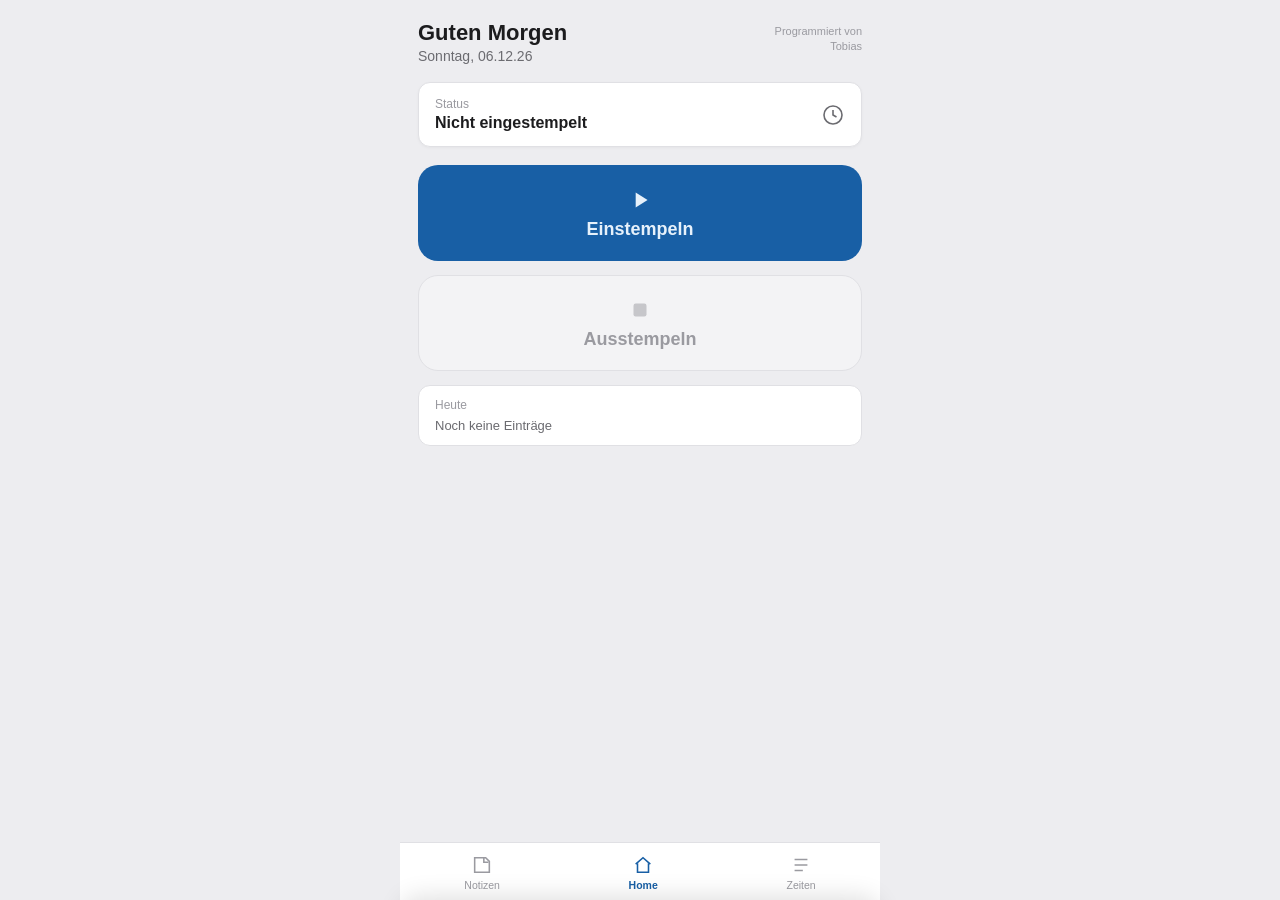
==== zeit-notizen-app/index.html @ 1ae022a2 "Add files via upload" ====
<!DOCTYPE html>
<html lang="de">
<head>
<meta charset="UTF-8">
<meta name="viewport" content="width=device-width, initial-scale=1, viewport-fit=cover, user-scalable=no">
<title>Zeit &amp; Notizen</title>
<meta name="theme-color" content="#EDEDF0">
<meta name="apple-mobile-web-app-capable" content="yes">
<meta name="apple-mobile-web-app-status-bar-style" content="default">
<meta name="apple-mobile-web-app-title" content="Zeit &amp; Notizen">
<link rel="manifest" href="manifest.json">
<link rel="apple-touch-icon" href="icons/icon-180.png">
<link rel="stylesheet" href="styles.css">
</head>
<body>

<div id="app">

  <!-- ===== HOME ===== -->
  <section class="screen" id="screen-home" data-screen="home">
    <header class="topbar">
      <div>
        <p class="greeting" id="greeting">Guten Morgen</p>
        <p class="date" id="today-date">Montag, 03.08.26</p>
      </div>
      <p class="credit">Programmiert von<br>Tobias</p>
    </header>

    <div class="status-card">
      <div>
        <p class="status-label">Status</p>
        <p class="status-value" id="status-value">Nicht eingestempelt</p>
      </div>
      <svg class="icon" viewBox="0 0 24 24" fill="none" stroke="currentColor" stroke-width="1.6"><circle cx="12" cy="12" r="9"/><path d="M12 7v5l3.5 2"/></svg>
    </div>

    <button class="big-btn big-btn--blue" id="btn-clockin">
      <svg viewBox="0 0 24 24" fill="currentColor"><path d="M8 5v14l11-7z"/></svg>
      Einstempeln
    </button>

    <button class="big-btn big-btn--red" id="btn-clockout">
      <svg viewBox="0 0 24 24" fill="currentColor"><rect x="6" y="6" width="12" height="12" rx="2"/></svg>
      Ausstempeln
    </button>

    <div class="today-summary" id="today-summary">
      <p class="summary-label">Heute</p>
      <p class="summary-empty">Noch keine Einträge</p>
    </div>
  </section>

  <!-- ===== NOTES LIST ===== -->
  <section class="screen" id="screen-notes" data-screen="notes">
    <header class="topbar topbar--simple">
      <p class="page-title">Notizen</p>
    </header>

    <button class="pill-btn pill-btn--filled" id="btn-note-open">
      <svg viewBox="0 0 24 24" fill="none" stroke="currentColor" stroke-width="1.8"><path d="M4 4h12l4 4v12H4z"/><path d="M14 4v5h5"/></svg>
      <span id="note-btn-label">Neue Notiz</span>
    </button>

    <button class="pill-btn" id="btn-history-open">
      <svg viewBox="0 0 24 24" fill="none" stroke="currentColor" stroke-width="1.8"><circle cx="12" cy="12" r="9"/><path d="M12 7v5l3 2"/></svg>
      Verlauf
    </button>

    <p class="section-label">Verlauf</p>
    <div class="list" id="notes-history-list">
      <p class="list-empty">Noch keine vergangenen Notizen</p>
    </div>
  </section>

  <!-- ===== NOTE EDITOR ===== -->
  <section class="screen" id="screen-note-editor" data-screen="note-editor">
    <header class="topbar topbar--simple">
      <button class="back-btn" data-back="notes">
        <svg viewBox="0 0 24 24" fill="none" stroke="currentColor" stroke-width="2"><path d="M15 6l-6 6 6 6"/></svg>
      </button>
      <p class="page-title" id="note-editor-title">Neue Notiz</p>
      <span class="spacer"></span>
    </header>
    <textarea id="note-textarea" class="note-textarea" placeholder="Schreib deine Notiz für heute…"></textarea>
    <button class="pill-btn pill-btn--filled" id="btn-note-save">Speichern</button>
  </section>

  <!-- ===== NOTE VIEW (read-only, from history) ===== -->
  <section class="screen" id="screen-note-view" data-screen="note-view">
    <header class="topbar topbar--simple">
      <button class="back-btn" data-back="notes">
        <svg viewBox="0 0 24 24" fill="none" stroke="currentColor" stroke-width="2"><path d="M15 6l-6 6 6 6"/></svg>
      </button>
      <p class="page-title" id="note-view-title">03.08.26</p>
      <span class="spacer"></span>
    </header>
    <div class="note-readonly" id="note-view-content"></div>
  </section>

  <!-- ===== TIME STAMPS ===== -->
  <section class="screen" id="screen-times" data-screen="times">
    <header class="topbar topbar--simple">
      <p class="page-title">Zeiterfassung</p>
    </header>

    <select id="filter-range" class="filter-select">
      <option value="week">Diese Woche</option>
      <option value="month">Dieser Monat</option>
      <option value="all">Alle</option>
    </select>

    <div class="list" id="times-list">
      <p class="list-empty">Noch keine Zeiteinträge</p>
    </div>
  </section>

  <!-- ===== BOTTOM SHEET: reason ===== -->
  <div class="sheet-backdrop" id="sheet-backdrop"></div>
  <div class="sheet" id="reason-sheet">
    <div class="sheet-handle"></div>
    <p class="sheet-title" id="sheet-title">Einstempeln um 9:32</p>
    <p class="sheet-label">Grund (Pflichtfeld)</p>
    <textarea id="reason-input" class="sheet-textarea" placeholder="z.B. Anfahrt zur Arbeit"></textarea>
    <p class="sheet-error" id="sheet-error">Bitte einen Grund angeben.</p>
    <button class="pill-btn pill-btn--filled" id="sheet-confirm">Bestätigen</button>
  </div>

  <!-- ===== BOTTOM NAV ===== -->
  <nav class="tabbar">
    <button class="tab" data-target="notes">
      <svg viewBox="0 0 24 24" fill="none" stroke="currentColor" stroke-width="1.7"><path d="M4 4h12l4 4v12H4z"/><path d="M14 4v5h5"/></svg>
      <span>Notizen</span>
    </button>
    <button class="tab is-active" data-target="home">
      <svg viewBox="0 0 24 24" fill="none" stroke="currentColor" stroke-width="1.7"><path d="M4 11l8-7 8 7"/><path d="M6 10v10h12V10"/></svg>
      <span>Home</span>
    </button>
    <button class="tab" data-target="times">
      <svg viewBox="0 0 24 24" fill="none" stroke="currentColor" stroke-width="1.7"><path d="M5 6h14M5 12h14M5 18h9"/></svg>
      <span>Zeiten</span>
    </button>
  </nav>

</div>

<script src="app.js"></script>
</body>
</html>
---- zeit-notizen-app/styles.css ----
:root {
  --blue: #185FA5;
  --blue-tint: #E6F1FB;
  --red: #A32D2D;
  --red-tint: #FCEBEB;
  --bg: #EDEDF0;
  --surface: #FFFFFF;
  --surface-2: #F3F3F5;
  --border: #E0E0E4;
  --border-strong: #CFCFD4;
  --text-primary: #1C1C1E;
  --text-secondary: #6B6B70;
  --text-muted: #9A9AA0;
  --radius-lg: 20px;
  --radius-md: 12px;
  --safe-top: env(safe-area-inset-top, 0px);
  --safe-bottom: env(safe-area-inset-bottom, 0px);
}

* { box-sizing: border-box; }

html, body {
  margin: 0;
  padding: 0;
  height: 100%;
  overflow: hidden;
  background: var(--bg);
  color: var(--text-primary);
  font-family: -apple-system, BlinkMacSystemFont, "SF Pro Text", "Helvetica Neue", Arial, sans-serif;
  -webkit-tap-highlight-color: transparent;
}

#app {
  position: relative;
  height: 100%;
  max-width: 480px;
  margin: 0 auto;
  background: var(--bg);
}

.screen {
  position: absolute;
  inset: 0;
  padding: calc(20px + var(--safe-top)) 18px calc(90px + var(--safe-bottom));
  overflow-y: auto;
  display: none;
  -webkit-overflow-scrolling: touch;
}
.screen.is-active { display: block; }

/* ---------- Topbar ---------- */
.topbar {
  display: flex;
  justify-content: space-between;
  align-items: flex-start;
  margin-bottom: 18px;
}
.topbar--simple { align-items: center; }
.greeting { font-size: 22px; font-weight: 600; margin: 0 0 2px; }
.date { font-size: 14px; color: var(--text-secondary); margin: 0; }
.credit { font-size: 11px; color: var(--text-muted); text-align: right; line-height: 1.4; margin: 4px 0 0; }
.page-title { font-size: 22px; font-weight: 600; margin: 0; flex: 1; }
.spacer { width: 24px; }

.back-btn {
  width: 32px; height: 32px;
  border: none; background: var(--surface);
  border-radius: 50%;
  display: flex; align-items: center; justify-content: center;
  color: var(--text-primary);
  box-shadow: 0 1px 2px rgba(0,0,0,0.06);
}
.back-btn svg { width: 18px; height: 18px; }

/* ---------- Status card ---------- */
.status-card {
  background: var(--surface);
  border: 1px solid var(--border);
  border-radius: var(--radius-md);
  padding: 14px 16px;
  display: flex; align-items: center; justify-content: space-between;
  margin-bottom: 18px;
  box-shadow: 0 1px 3px rgba(0,0,0,0.04);
}
.status-label { font-size: 12px; color: var(--text-muted); margin: 0; }
.status-value { font-size: 16px; font-weight: 600; margin: 3px 0 0; }
.status-card .icon { width: 24px; height: 24px; color: var(--text-secondary); }
.status-card.is-active .status-value { color: var(--blue); }

/* ---------- Big buttons ---------- */
.big-btn {
  width: 100%;
  height: 96px;
  border: none;
  border-radius: var(--radius-lg);
  font-size: 18px;
  font-weight: 600;
  display: flex; flex-direction: column; align-items: center; justify-content: center;
  gap: 6px;
  margin-bottom: 14px;
  transition: transform .08s ease, opacity .15s ease;
}
.big-btn:active { transform: scale(0.97); }
.big-btn svg { width: 26px; height: 26px; }
.big-btn--blue { background: var(--blue); color: var(--blue-tint); }
.big-btn--red { background: var(--red); color: var(--red-tint); }
.big-btn:disabled {
  background: var(--surface-2);
  color: var(--text-muted);
  border: 1px solid var(--border);
  opacity: 1;
}
.big-btn:disabled svg { opacity: 0.5; }

/* ---------- Today summary ---------- */
.today-summary {
  background: var(--surface);
  border: 1px solid var(--border);
  border-radius: var(--radius-md);
  padding: 12px 16px;
  margin-top: 4px;
}
.summary-label { font-size: 12px; color: var(--text-muted); margin: 0 0 6px; }
.summary-empty { font-size: 13px; color: var(--text-secondary); margin: 0; }
.summary-entry {
  display: flex; gap: 8px; align-items: flex-start;
  font-size: 13px; padding: 4px 0;
}
.summary-entry .dot { width: 8px; height: 8px; border-radius: 50%; margin-top: 4px; flex-shrink: 0; }
.summary-entry.in .dot { background: var(--blue); }
.summary-entry.out .dot { background: var(--red); }
.summary-entry .reason { color: var(--text-muted); font-size: 12px; }

/* ---------- Pill buttons (Notes) ---------- */
.pill-btn {
  width: 100%;
  height: 50px;
  border-radius: var(--radius-md);
  border: 1px solid var(--border);
  background: var(--surface);
  color: var(--text-primary);
  font-size: 15px;
  display: flex; align-items: center; justify-content: center; gap: 8px;
  margin-bottom: 12px;
}
.pill-btn svg { width: 18px; height: 18px; }
.pill-btn--filled { background: var(--blue-tint); border-color: transparent; color: var(--blue); font-weight: 600; }
.pill-btn:active { transform: scale(0.98); }

.section-label { font-size: 12px; color: var(--text-muted); margin: 20px 0 8px; }

.list { display: flex; flex-direction: column; gap: 8px; }
.list-empty { font-size: 13px; color: var(--text-muted); margin: 8px 0; }

.list-row {
  background: var(--surface);
  border: 1px solid var(--border);
  border-radius: var(--radius-md);
  padding: 12px 14px;
  display: flex; justify-content: space-between; align-items: center;
}
.list-row .row-date { font-size: 14px; font-weight: 500; }
.list-row .row-meta { font-size: 12px; color: var(--text-secondary); }
.list-row .chev { width: 16px; height: 16px; color: var(--text-muted); }

/* ---------- Note editor ---------- */
.note-textarea {
  width: 100%;
  min-height: 55vh;
  border: 1px solid var(--border);
  border-radius: var(--radius-md);
  background: var(--surface);
  padding: 14px;
  font-size: 15px;
  font-family: inherit;
  resize: none;
  margin-bottom: 14px;
  color: var(--text-primary);
}
.note-textarea:focus { outline: none; border-color: var(--blue); }

.note-readonly {
  background: var(--surface);
  border: 1px solid var(--border);
  border-radius: var(--radius-md);
  padding: 16px;
  font-size: 15px;
  line-height: 1.5;
  white-space: pre-wrap;
  min-height: 200px;
}

/* ---------- Time stamps ---------- */
.filter-select {
  width: 100%;
  height: 44px;
  border-radius: var(--radius-md);
  border: 1px solid var(--border);
  background: var(--surface);
  padding: 0 12px;
  font-size: 14px;
  margin-bottom: 16px;
  color: var(--text-primary);
  -webkit-appearance: none;
}

.day-card {
  background: var(--surface);
  border: 1px solid var(--border);
  border-radius: var(--radius-md);
  padding: 12px 14px;
  cursor: pointer;
}
.day-card-head { display: flex; justify-content: space-between; align-items: center; }
.day-card-head .row-date { font-size: 14px; font-weight: 500; }
.day-card-head .row-meta { font-size: 12px; color: var(--text-secondary); }
.day-card-detail {
  border-top: 1px solid var(--border);
  margin-top: 10px;
  padding-top: 10px;
  display: none;
  flex-direction: column;
  gap: 8px;
}
.day-card.is-open .day-card-detail { display: flex; }
.day-card.is-open { border-color: var(--border-strong); }

.entry-row { display: flex; gap: 8px; align-items: flex-start; }
.entry-row svg { width: 15px; height: 15px; margin-top: 2px; flex-shrink: 0; }
.entry-row.in svg { color: var(--blue); }
.entry-row.out svg { color: var(--red); }
.entry-row .entry-time { font-size: 12.5px; margin: 0; }
.entry-row .entry-reason { font-size: 11.5px; color: var(--text-muted); margin: 1px 0 0; }

/* ---------- Bottom sheet ---------- */
.sheet-backdrop {
  position: fixed; inset: 0; background: rgba(0,0,0,0.35);
  opacity: 0; pointer-events: none; transition: opacity .2s ease;
  z-index: 40;
}
.sheet-backdrop.is-open { opacity: 1; pointer-events: auto; }

.sheet {
  position: fixed; left: 50%; bottom: 0;
  transform: translate(-50%, 100%);
  width: 100%; max-width: 480px;
  background: var(--surface);
  border-radius: 20px 20px 0 0;
  padding: 14px 18px calc(20px + var(--safe-bottom));
  transition: transform .25s cubic-bezier(.32,.72,0,1);
  z-index: 50;
  box-shadow: 0 -4px 24px rgba(0,0,0,0.12);
}
.sheet.is-open { transform: translate(-50%, 0); }
.sheet-handle { width: 36px; height: 4px; background: var(--border-strong); border-radius: 4px; margin: 0 auto 14px; }
.sheet-title { font-size: 15px; font-weight: 600; margin: 0 0 10px; }
.sheet-label { font-size: 12px; color: var(--text-secondary); margin: 0 0 6px; }
.sheet-textarea {
  width: 100%; height: 80px; border: 1px solid var(--border);
  border-radius: var(--radius-md); padding: 10px 12px; font-size: 14px;
  font-family: inherit; resize: none; margin-bottom: 6px; color: var(--text-primary);
}
.sheet-textarea:focus { outline: none; border-color: var(--blue); }
.sheet-error { font-size: 12px; color: var(--red); margin: 0 0 10px; display: none; }
.sheet-error.is-visible { display: block; }

/* ---------- Tab bar ---------- */
.tabbar {
  position: absolute; left: 0; right: 0; bottom: 0;
  display: flex; justify-content: space-around; align-items: center;
  padding: 10px 0 calc(8px + var(--safe-bottom));
  background: var(--surface);
  border-top: 1px solid var(--border);
}
.tab {
  background: none; border: none;
  display: flex; flex-direction: column; align-items: center; gap: 3px;
  color: var(--text-muted);
  font-size: 10.5px;
  font-family: inherit;
}
.tab svg { width: 22px; height: 22px; }
.tab.is-active { color: var(--blue); font-weight: 600; }
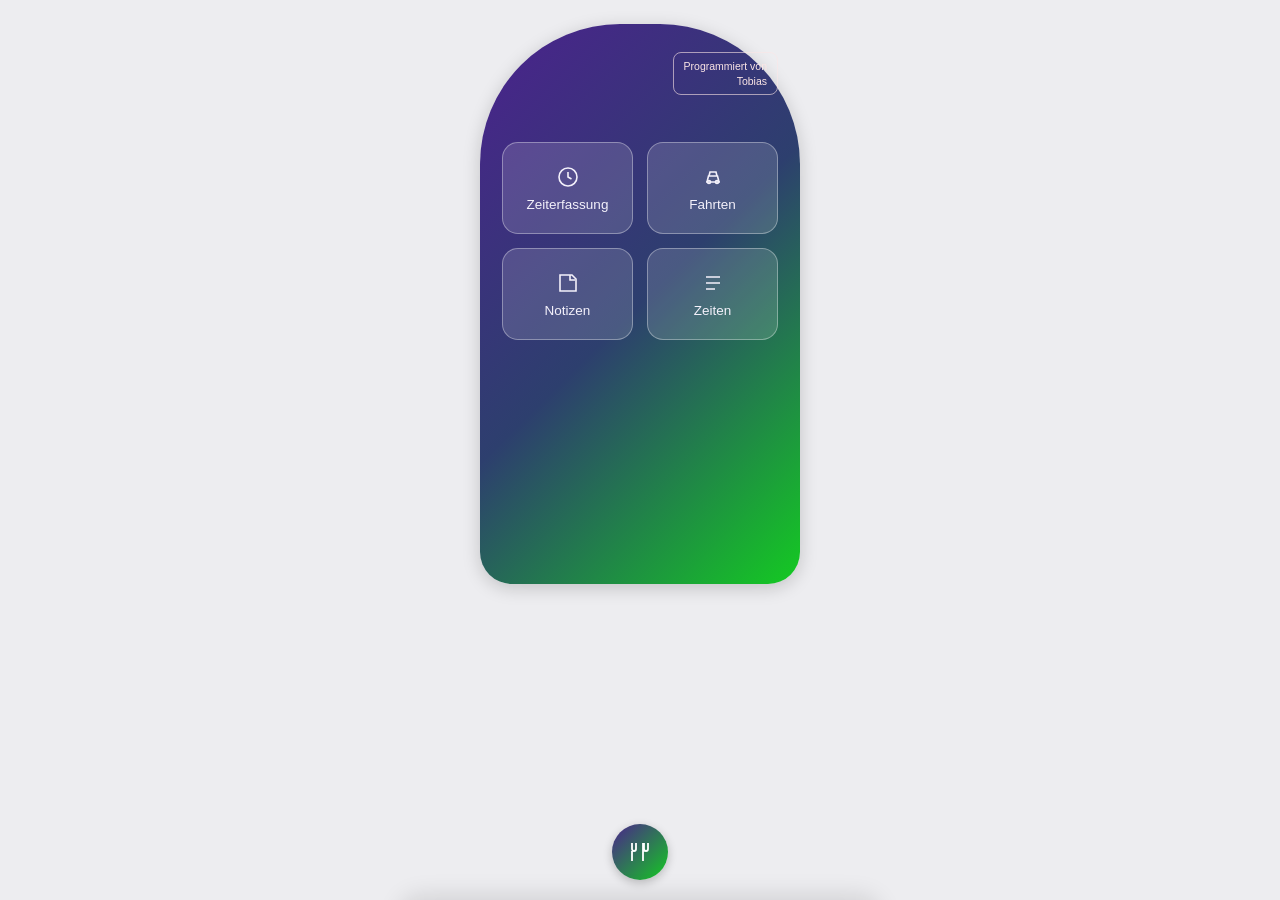
==== commit 8288280d: "Add files via upload" ====
--- a/zeit-notizen-app/index.html
+++ b/zeit-notizen-app/index.html
@@ -4,9 +4,9 @@
 <meta charset="UTF-8">
 <meta name="viewport" content="width=device-width, initial-scale=1, viewport-fit=cover, user-scalable=no">
 <title>Zeit &amp; Notizen</title>
-<meta name="theme-color" content="#EDEDF0">
+<meta name="theme-color" content="#2D3F6E">
 <meta name="apple-mobile-web-app-capable" content="yes">
-<meta name="apple-mobile-web-app-status-bar-style" content="default">
+<meta name="apple-mobile-web-app-status-bar-style" content="black-translucent">
 <meta name="apple-mobile-web-app-title" content="Zeit &amp; Notizen">
 <link rel="manifest" href="manifest.json">
 <link rel="apple-touch-icon" href="icons/icon-180.png">
@@ -16,41 +16,94 @@
 
 <div id="app">
 
-  <!-- ===== HOME ===== -->
-  <section class="screen" id="screen-home" data-screen="home">
-    <header class="topbar">
-      <div>
-        <p class="greeting" id="greeting">Guten Morgen</p>
-        <p class="date" id="today-date">Montag, 03.08.26</p>
+  <section class="screen is-active" id="screen-home" data-screen="home">
+    <div class="remote">
+      <div class="remote-credit">Programmiert von<br>Tobias</div>
+
+      <div class="remote-grid">
+        <button class="remote-btn" data-target="work">
+          <svg viewBox="0 0 24 24" fill="none" stroke="currentColor" stroke-width="1.6"><circle cx="12" cy="12" r="9"/><path d="M12 7v5l3.5 2"/></svg>
+          <span>Zeiterfassung</span>
+        </button>
+        <button class="remote-btn" data-target="fahrten">
+          <svg viewBox="0 0 24 24" fill="none" stroke="currentColor" stroke-width="1.6"><path d="M5 17h14M6 17l1.5-6h9L18 17M8 11l1-4h6l1 4"/><circle cx="8" cy="17" r="1.5"/><circle cx="16" cy="17" r="1.5"/></svg>
+          <span>Fahrten</span>
+        </button>
+        <button class="remote-btn" data-target="notes">
+          <svg viewBox="0 0 24 24" fill="none" stroke="currentColor" stroke-width="1.6"><path d="M4 4h12l4 4v12H4z"/><path d="M14 4v5h5"/></svg>
+          <span>Notizen</span>
+        </button>
+        <button class="remote-btn" data-target="times">
+          <svg viewBox="0 0 24 24" fill="none" stroke="currentColor" stroke-width="1.6"><path d="M5 6h14M5 12h14M5 18h9"/></svg>
+          <span>Zeiten</span>
+        </button>
       </div>
-      <p class="credit">Programmiert von<br>Tobias</p>
+    </div>
+  </section>
+
+  <section class="screen" id="screen-work" data-screen="work">
+    <header class="topbar topbar--simple">
+      <p class="page-title">Zeiterfassung</p>
     </header>
 
-    <div class="status-card">
+    <div class="status-card" id="work-status-card">
       <div>
         <p class="status-label">Status</p>
-        <p class="status-value" id="status-value">Nicht eingestempelt</p>
+        <p class="status-value" id="work-status-value">Nicht eingestempelt</p>
       </div>
       <svg class="icon" viewBox="0 0 24 24" fill="none" stroke="currentColor" stroke-width="1.6"><circle cx="12" cy="12" r="9"/><path d="M12 7v5l3.5 2"/></svg>
     </div>
 
-    <button class="big-btn big-btn--blue" id="btn-clockin">
+    <button class="big-btn big-btn--blue" id="btn-work-in">
       <svg viewBox="0 0 24 24" fill="currentColor"><path d="M8 5v14l11-7z"/></svg>
       Einstempeln
     </button>
 
-    <button class="big-btn big-btn--red" id="btn-clockout">
+    <button class="big-btn big-btn--red" id="btn-work-out">
       <svg viewBox="0 0 24 24" fill="currentColor"><rect x="6" y="6" width="12" height="12" rx="2"/></svg>
       Ausstempeln
     </button>
 
-    <div class="today-summary" id="today-summary">
+    <button class="pill-btn pill-btn--amber" id="btn-work-marker">
+      <svg viewBox="0 0 24 24" fill="none" stroke="currentColor" stroke-width="1.8"><path d="M6 3v18l6-4 6 4V3z"/></svg>
+      Marker setzen
+    </button>
+
+    <div class="today-summary" id="work-summary">
       <p class="summary-label">Heute</p>
       <p class="summary-empty">Noch keine Einträge</p>
     </div>
   </section>
 
-  <!-- ===== NOTES LIST ===== -->
+  <section class="screen" id="screen-fahrten" data-screen="fahrten">
+    <header class="topbar topbar--simple">
+      <p class="page-title">Fahrten</p>
+    </header>
+
+    <div class="status-card" id="fahrt-status-card">
+      <div>
+        <p class="status-label">Status</p>
+        <p class="status-value" id="fahrt-status-value">Nicht eingestempelt</p>
+      </div>
+      <svg class="icon" viewBox="0 0 24 24" fill="none" stroke="currentColor" stroke-width="1.6"><path d="M5 17h14M6 17l1.5-6h9L18 17M8 11l1-4h6l1 4"/><circle cx="8" cy="17" r="1.5"/><circle cx="16" cy="17" r="1.5"/></svg>
+    </div>
+
+    <button class="big-btn big-btn--blue" id="btn-fahrt-in">
+      <svg viewBox="0 0 24 24" fill="currentColor"><path d="M8 5v14l11-7z"/></svg>
+      Einstempeln
+    </button>
+
+    <button class="big-btn big-btn--red" id="btn-fahrt-out">
+      <svg viewBox="0 0 24 24" fill="currentColor"><rect x="6" y="6" width="12" height="12" rx="2"/></svg>
+      Ausstempeln
+    </button>
+
+    <div class="today-summary" id="fahrt-summary">
+      <p class="summary-label">Heute</p>
+      <p class="summary-empty">Noch keine Einträge</p>
+    </div>
+  </section>
+
   <section class="screen" id="screen-notes" data-screen="notes">
     <header class="topbar topbar--simple">
       <p class="page-title">Notizen</p>
@@ -72,7 +125,6 @@
     </div>
   </section>
 
-  <!-- ===== NOTE EDITOR ===== -->
   <section class="screen" id="screen-note-editor" data-screen="note-editor">
     <header class="topbar topbar--simple">
       <button class="back-btn" data-back="notes">
@@ -85,7 +137,6 @@
     <button class="pill-btn pill-btn--filled" id="btn-note-save">Speichern</button>
   </section>
 
-  <!-- ===== NOTE VIEW (read-only, from history) ===== -->
   <section class="screen" id="screen-note-view" data-screen="note-view">
     <header class="topbar topbar--simple">
       <button class="back-btn" data-back="notes">
@@ -97,10 +148,9 @@
     <div class="note-readonly" id="note-view-content"></div>
   </section>
 
-  <!-- ===== TIME STAMPS ===== -->
   <section class="screen" id="screen-times" data-screen="times">
     <header class="topbar topbar--simple">
-      <p class="page-title">Zeiterfassung</p>
+      <p class="page-title">Zeiten</p>
     </header>
 
     <select id="filter-range" class="filter-select">
@@ -109,12 +159,17 @@
       <option value="all">Alle</option>
     </select>
 
+    <div class="legend">
+      <span class="legend-item"><span class="dot dot-blue"></span>Zeiterfassung</span>
+      <span class="legend-item"><span class="dot dot-green"></span>Fahrten</span>
+      <span class="legend-item"><span class="dot dot-amber"></span>Marker</span>
+    </div>
+
     <div class="list" id="times-list">
       <p class="list-empty">Noch keine Zeiteinträge</p>
     </div>
   </section>
 
-  <!-- ===== BOTTOM SHEET: reason ===== -->
   <div class="sheet-backdrop" id="sheet-backdrop"></div>
   <div class="sheet" id="reason-sheet">
     <div class="sheet-handle"></div>
@@ -125,21 +180,9 @@
     <button class="pill-btn pill-btn--filled" id="sheet-confirm">Bestätigen</button>
   </div>
 
-  <!-- ===== BOTTOM NAV ===== -->
-  <nav class="tabbar">
-    <button class="tab" data-target="notes">
-      <svg viewBox="0 0 24 24" fill="none" stroke="currentColor" stroke-width="1.7"><path d="M4 4h12l4 4v12H4z"/><path d="M14 4v5h5"/></svg>
-      <span>Notizen</span>
-    </button>
-    <button class="tab is-active" data-target="home">
-      <svg viewBox="0 0 24 24" fill="none" stroke="currentColor" stroke-width="1.7"><path d="M4 11l8-7 8 7"/><path d="M6 10v10h12V10"/></svg>
-      <span>Home</span>
-    </button>
-    <button class="tab" data-target="times">
-      <svg viewBox="0 0 24 24" fill="none" stroke="currentColor" stroke-width="1.7"><path d="M5 6h14M5 12h14M5 18h9"/></svg>
-      <span>Zeiten</span>
-    </button>
-  </nav>
+  <button class="home-fab" id="home-fab" aria-label="Zum Standardmenü">
+    <svg viewBox="0 0 24 24" fill="none" stroke="currentColor" stroke-width="1.8"><path d="M8 3v6c0 1-1 2-2 2s-2-1-2-2V3M4 11v10M15 3v18M20 3v6c0 1-1 2-2 2s-2-1-2-2V3"/></svg>
+  </button>
 
 </div>
 
--- a/zeit-notizen-app/styles.css
+++ b/zeit-notizen-app/styles.css
@@ -1,8 +1,15 @@
 :root {
+  --grad-a: #4B228D;
+  --grad-b: #2D3F6E;
+  --grad-c: #14CA22;
   --blue: #185FA5;
   --blue-tint: #E6F1FB;
   --red: #A32D2D;
   --red-tint: #FCEBEB;
+  --green: #1D9E75;
+  --green-tint: #E1F5EE;
+  --amber: #854F0B;
+  --amber-tint: #FAEEDA;
   --bg: #EDEDF0;
   --surface: #FFFFFF;
   --surface-2: #F3F3F5;
@@ -41,24 +48,69 @@
 .screen {
   position: absolute;
   inset: 0;
-  padding: calc(20px + var(--safe-top)) 18px calc(90px + var(--safe-bottom));
+  padding: calc(20px + var(--safe-top)) 18px calc(110px + var(--safe-bottom));
   overflow-y: auto;
   display: none;
   -webkit-overflow-scrolling: touch;
 }
 .screen.is-active { display: block; }
 
+/* ---------- Home / remote panel ---------- */
+#screen-home { padding: calc(24px + var(--safe-top)) 24px calc(110px + var(--safe-bottom)); display: none; }
+#screen-home.is-active { display: flex; align-items: flex-start; justify-content: center; }
+
+.remote {
+  width: 100%;
+  max-width: 320px;
+  min-height: 560px;
+  border-radius: 140px 140px 32px 32px;
+  background: linear-gradient(135deg, var(--grad-a) 0%, var(--grad-b) 50%, var(--grad-c) 100%);
+  padding: 28px 22px;
+  position: relative;
+  box-shadow: 0 4px 18px rgba(0,0,0,0.18);
+}
+
+.remote-credit {
+  position: absolute;
+  top: 28px;
+  right: 22px;
+  font-size: 10.5px;
+  color: #FCE6E6;
+  text-align: right;
+  line-height: 1.4;
+  border: 1px solid rgba(252,230,230,0.6);
+  border-radius: 8px;
+  padding: 6px 10px;
+}
+
+.remote-grid {
+  margin-top: 90px;
+  display: grid;
+  grid-template-columns: 1fr 1fr;
+  gap: 14px;
+}
+
+.remote-btn {
+  height: 92px;
+  border: none;
+  border-radius: 16px;
+  background: rgba(255,255,255,0.14);
+  border: 1px solid rgba(255,255,255,0.35);
+  color: #F4F1FB;
+  font-size: 13.5px;
+  font-weight: 500;
+  display: flex;
+  flex-direction: column;
+  align-items: center;
+  justify-content: center;
+  gap: 8px;
+}
+.remote-btn svg { width: 24px; height: 24px; }
+.remote-btn:active { transform: scale(0.96); background: rgba(255,255,255,0.22); }
+
 /* ---------- Topbar ---------- */
-.topbar {
-  display: flex;
-  justify-content: space-between;
-  align-items: flex-start;
-  margin-bottom: 18px;
-}
+.topbar { display: flex; justify-content: space-between; align-items: flex-start; margin-bottom: 18px; }
 .topbar--simple { align-items: center; }
-.greeting { font-size: 22px; font-weight: 600; margin: 0 0 2px; }
-.date { font-size: 14px; color: var(--text-secondary); margin: 0; }
-.credit { font-size: 11px; color: var(--text-muted); text-align: right; line-height: 1.4; margin: 4px 0 0; }
 .page-title { font-size: 22px; font-weight: 600; margin: 0; flex: 1; }
 .spacer { width: 24px; }
 
@@ -113,28 +165,19 @@
 .big-btn:disabled svg { opacity: 0.5; }
 
 /* ---------- Today summary ---------- */
-.today-summary {
-  background: var(--surface);
-  border: 1px solid var(--border);
-  border-radius: var(--radius-md);
-  padding: 12px 16px;
-  margin-top: 4px;
-}
+.today-summary { background: var(--surface); border: 1px solid var(--border); border-radius: var(--radius-md); padding: 12px 16px; margin-top: 4px; }
 .summary-label { font-size: 12px; color: var(--text-muted); margin: 0 0 6px; }
 .summary-empty { font-size: 13px; color: var(--text-secondary); margin: 0; }
-.summary-entry {
-  display: flex; gap: 8px; align-items: flex-start;
-  font-size: 13px; padding: 4px 0;
-}
+.summary-entry { display: flex; gap: 8px; align-items: flex-start; font-size: 13px; padding: 4px 0; }
 .summary-entry .dot { width: 8px; height: 8px; border-radius: 50%; margin-top: 4px; flex-shrink: 0; }
 .summary-entry.in .dot { background: var(--blue); }
 .summary-entry.out .dot { background: var(--red); }
+.summary-entry.marker .dot { background: var(--amber); }
 .summary-entry .reason { color: var(--text-muted); font-size: 12px; }
 
-/* ---------- Pill buttons (Notes) ---------- */
+/* ---------- Pill buttons ---------- */
 .pill-btn {
-  width: 100%;
-  height: 50px;
+  width: 100%; height: 50px;
   border-radius: var(--radius-md);
   border: 1px solid var(--border);
   background: var(--surface);
@@ -145,6 +188,7 @@
 }
 .pill-btn svg { width: 18px; height: 18px; }
 .pill-btn--filled { background: var(--blue-tint); border-color: transparent; color: var(--blue); font-weight: 600; }
+.pill-btn--amber { background: var(--amber-tint); border-color: transparent; color: var(--amber); font-weight: 600; }
 .pill-btn:active { transform: scale(0.98); }
 
 .section-label { font-size: 12px; color: var(--text-muted); margin: 20px 0 8px; }
@@ -152,132 +196,84 @@
 .list { display: flex; flex-direction: column; gap: 8px; }
 .list-empty { font-size: 13px; color: var(--text-muted); margin: 8px 0; }
 
-.list-row {
-  background: var(--surface);
-  border: 1px solid var(--border);
-  border-radius: var(--radius-md);
-  padding: 12px 14px;
-  display: flex; justify-content: space-between; align-items: center;
-}
+.list-row { background: var(--surface); border: 1px solid var(--border); border-radius: var(--radius-md); padding: 12px 14px; display: flex; justify-content: space-between; align-items: center; }
 .list-row .row-date { font-size: 14px; font-weight: 500; }
-.list-row .row-meta { font-size: 12px; color: var(--text-secondary); }
 .list-row .chev { width: 16px; height: 16px; color: var(--text-muted); }
 
 /* ---------- Note editor ---------- */
 .note-textarea {
-  width: 100%;
-  min-height: 55vh;
-  border: 1px solid var(--border);
-  border-radius: var(--radius-md);
-  background: var(--surface);
-  padding: 14px;
-  font-size: 15px;
-  font-family: inherit;
-  resize: none;
-  margin-bottom: 14px;
-  color: var(--text-primary);
+  width: 100%; min-height: 50vh;
+  border: 1px solid var(--border); border-radius: var(--radius-md);
+  background: var(--surface); padding: 14px; font-size: 15px;
+  font-family: inherit; resize: none; margin-bottom: 14px; color: var(--text-primary);
 }
 .note-textarea:focus { outline: none; border-color: var(--blue); }
-
-.note-readonly {
-  background: var(--surface);
-  border: 1px solid var(--border);
-  border-radius: var(--radius-md);
-  padding: 16px;
-  font-size: 15px;
-  line-height: 1.5;
-  white-space: pre-wrap;
-  min-height: 200px;
-}
+.note-readonly { background: var(--surface); border: 1px solid var(--border); border-radius: var(--radius-md); padding: 16px; font-size: 15px; line-height: 1.5; white-space: pre-wrap; min-height: 200px; }
 
 /* ---------- Time stamps ---------- */
 .filter-select {
-  width: 100%;
-  height: 44px;
-  border-radius: var(--radius-md);
-  border: 1px solid var(--border);
-  background: var(--surface);
-  padding: 0 12px;
-  font-size: 14px;
-  margin-bottom: 16px;
-  color: var(--text-primary);
+  width: 100%; height: 44px; border-radius: var(--radius-md);
+  border: 1px solid var(--border); background: var(--surface);
+  padding: 0 12px; font-size: 14px; margin-bottom: 12px; color: var(--text-primary);
   -webkit-appearance: none;
 }
 
-.day-card {
-  background: var(--surface);
-  border: 1px solid var(--border);
-  border-radius: var(--radius-md);
-  padding: 12px 14px;
-  cursor: pointer;
-}
+.legend { display: flex; gap: 14px; margin-bottom: 16px; flex-wrap: wrap; }
+.legend-item { font-size: 11.5px; color: var(--text-secondary); display: flex; align-items: center; gap: 5px; }
+.legend .dot { width: 8px; height: 8px; border-radius: 50%; display: inline-block; }
+.dot-blue { background: var(--blue); }
+.dot-green { background: var(--green); }
+.dot-amber { background: var(--amber); }
+
+.day-card { background: var(--surface); border: 1px solid var(--border); border-radius: var(--radius-md); padding: 12px 14px; cursor: pointer; }
 .day-card-head { display: flex; justify-content: space-between; align-items: center; }
 .day-card-head .row-date { font-size: 14px; font-weight: 500; }
 .day-card-head .row-meta { font-size: 12px; color: var(--text-secondary); }
-.day-card-detail {
-  border-top: 1px solid var(--border);
-  margin-top: 10px;
-  padding-top: 10px;
-  display: none;
-  flex-direction: column;
-  gap: 8px;
-}
+.day-card-detail { border-top: 1px solid var(--border); margin-top: 10px; padding-top: 10px; display: none; flex-direction: column; gap: 8px; }
 .day-card.is-open .day-card-detail { display: flex; }
 .day-card.is-open { border-color: var(--border-strong); }
 
 .entry-row { display: flex; gap: 8px; align-items: flex-start; }
 .entry-row svg { width: 15px; height: 15px; margin-top: 2px; flex-shrink: 0; }
-.entry-row.in svg { color: var(--blue); }
-.entry-row.out svg { color: var(--red); }
+.entry-row.cat-work.type-in svg, .entry-row.cat-work.type-out svg { color: var(--blue); }
+.entry-row.cat-fahrt svg { color: var(--green); }
+.entry-row.cat-work.type-marker svg { color: var(--amber); }
 .entry-row .entry-time { font-size: 12.5px; margin: 0; }
 .entry-row .entry-reason { font-size: 11.5px; color: var(--text-muted); margin: 1px 0 0; }
 
 /* ---------- Bottom sheet ---------- */
-.sheet-backdrop {
-  position: fixed; inset: 0; background: rgba(0,0,0,0.35);
-  opacity: 0; pointer-events: none; transition: opacity .2s ease;
-  z-index: 40;
-}
+.sheet-backdrop { position: fixed; inset: 0; background: rgba(0,0,0,0.35); opacity: 0; pointer-events: none; transition: opacity .2s ease; z-index: 40; }
 .sheet-backdrop.is-open { opacity: 1; pointer-events: auto; }
-
 .sheet {
-  position: fixed; left: 50%; bottom: 0;
-  transform: translate(-50%, 100%);
-  width: 100%; max-width: 480px;
-  background: var(--surface);
-  border-radius: 20px 20px 0 0;
-  padding: 14px 18px calc(20px + var(--safe-bottom));
-  transition: transform .25s cubic-bezier(.32,.72,0,1);
-  z-index: 50;
+  position: fixed; left: 50%; bottom: 0; transform: translate(-50%, 100%);
+  width: 100%; max-width: 480px; background: var(--surface);
+  border-radius: 20px 20px 0 0; padding: 14px 18px calc(20px + var(--safe-bottom));
+  transition: transform .25s cubic-bezier(.32,.72,0,1); z-index: 50;
   box-shadow: 0 -4px 24px rgba(0,0,0,0.12);
 }
 .sheet.is-open { transform: translate(-50%, 0); }
 .sheet-handle { width: 36px; height: 4px; background: var(--border-strong); border-radius: 4px; margin: 0 auto 14px; }
 .sheet-title { font-size: 15px; font-weight: 600; margin: 0 0 10px; }
 .sheet-label { font-size: 12px; color: var(--text-secondary); margin: 0 0 6px; }
-.sheet-textarea {
-  width: 100%; height: 80px; border: 1px solid var(--border);
-  border-radius: var(--radius-md); padding: 10px 12px; font-size: 14px;
-  font-family: inherit; resize: none; margin-bottom: 6px; color: var(--text-primary);
-}
+.sheet-textarea { width: 100%; height: 80px; border: 1px solid var(--border); border-radius: var(--radius-md); padding: 10px 12px; font-size: 14px; font-family: inherit; resize: none; margin-bottom: 6px; color: var(--text-primary); }
 .sheet-textarea:focus { outline: none; border-color: var(--blue); }
 .sheet-error { font-size: 12px; color: var(--red); margin: 0 0 10px; display: none; }
 .sheet-error.is-visible { display: block; }
 
-/* ---------- Tab bar ---------- */
-.tabbar {
-  position: absolute; left: 0; right: 0; bottom: 0;
-  display: flex; justify-content: space-around; align-items: center;
-  padding: 10px 0 calc(8px + var(--safe-bottom));
-  background: var(--surface);
-  border-top: 1px solid var(--border);
-}
-.tab {
-  background: none; border: none;
-  display: flex; flex-direction: column; align-items: center; gap: 3px;
-  color: var(--text-muted);
-  font-size: 10.5px;
-  font-family: inherit;
-}
-.tab svg { width: 22px; height: 22px; }
-.tab.is-active { color: var(--blue); font-weight: 600; }
+/* ---------- Persistent home button ---------- */
+.home-fab {
+  position: absolute;
+  left: 50%;
+  bottom: calc(20px + var(--safe-bottom));
+  transform: translateX(-50%);
+  width: 56px; height: 56px;
+  border-radius: 50%;
+  border: none;
+  background: linear-gradient(135deg, var(--grad-a) 0%, var(--grad-c) 100%);
+  color: #FFFFFF;
+  display: flex; align-items: center; justify-content: center;
+  box-shadow: 0 3px 10px rgba(0,0,0,0.22);
+  z-index: 30;
+}
+.home-fab svg { width: 24px; height: 24px; }
+.home-fab:active { transform: translateX(-50%) scale(0.94); }
